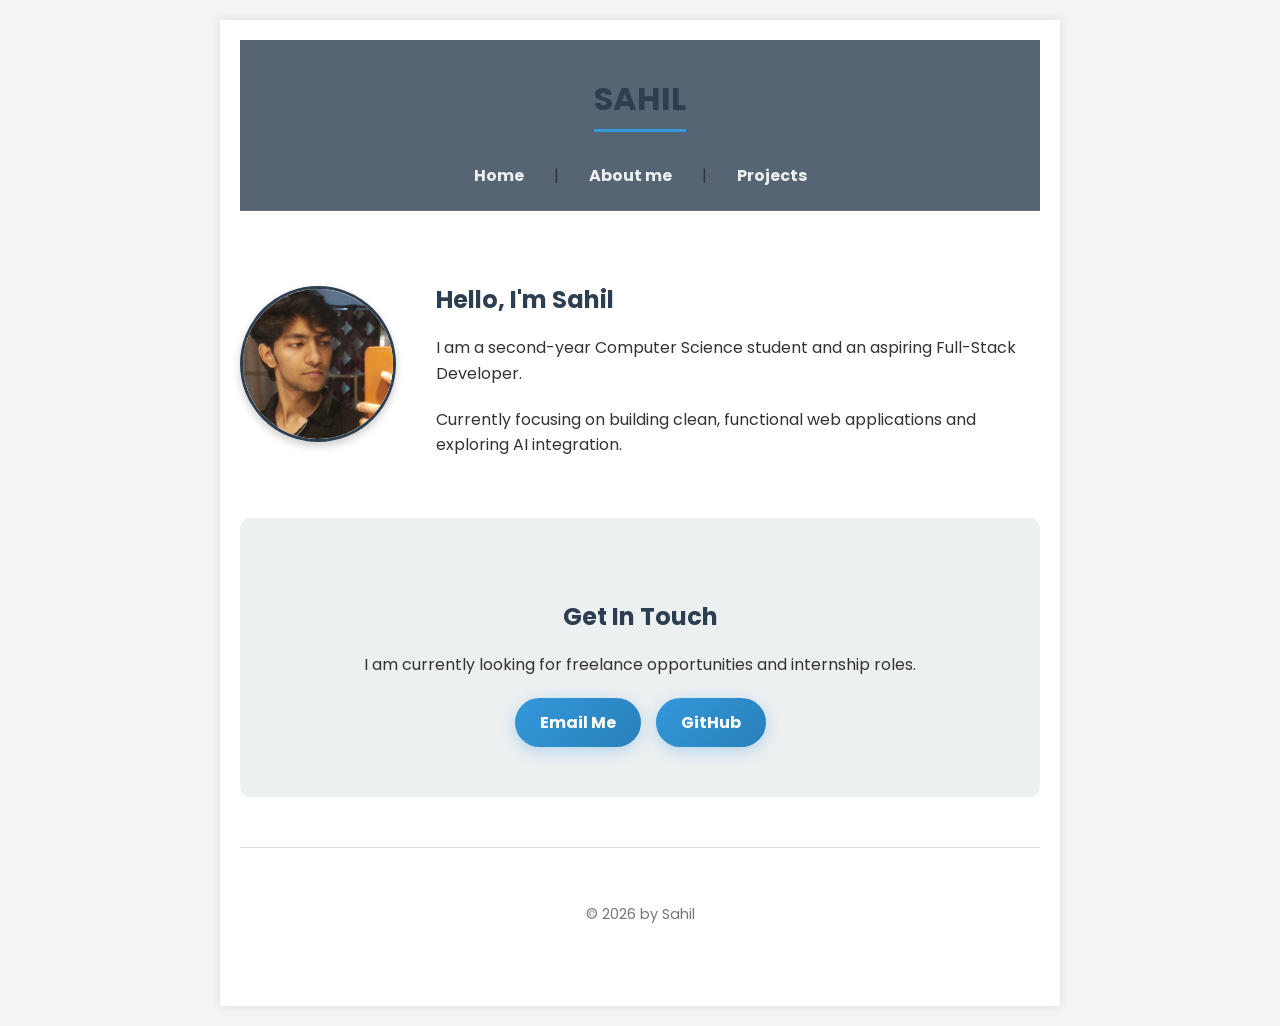
==== index.html @ 00c923a5 "my portfolio" ====
<!DOCTYPE html>
<html lang="en">
  <head>
    <link href="https://fonts.googleapis.com/css2?family=Poppins:wght@300;400;600&display=swap" rel="stylesheet">
    <link rel="stylesheet" href="style.css" />
    <meta charset="UTF-8" />
    <meta name="viewport" content="width=device-width, initial-scale=1.0" />
    <title>Sahil | Developer Portfolio</title>
  </head>
  <body>
    <div class="container">
      <header>
        <h1>
            Sahil
        </h1>
        <nav>
          <a href="index.html">Home</a> | <a href="about.html">About me </a> |
          <a href="projects.html">Projects</a>
        </nav>
      </header>

      <main>
        <section class="hero">
          <img
            src="images/profile.webp"
            alt="image of sahil"
            width="200"
            class="profile-pic"
          />
          <div class="hero-text">
            <h2>Hello, I'm Sahil</h2>
            <p>
              I am a second-year Computer Science student and an aspiring
              Full-Stack Developer.
            </p>
            <p>
              Currently focusing on building clean, functional web applications
              and exploring AI integration.
            </p>
          </div>
        </section>
      </main>
      <section id="contact">
        <h2>Get In Touch</h2>
        <p>
          I am currently looking for freelance opportunities and internship
          roles.
        </p>
        <div class="contact-links">
          <a href="https://sahilhashmi910@gmail.com" class="btn">Email Me</a>
          <a
            href="https://github.com/majesticSahil"
            target="_blank"
            class="btn secondary"
            >GitHub</a
          >
        </div>
      </section>

      <footer>
        <p>© 2026 by Sahil</p>
      </footer>
    </div>
    <script src="/script.js"></script>
  </body>
</html>
---- style.css ----
/* 1. Set the background and font for the whole page */
body {
    background-color: #f4f4f4; /* A light grey background */
    font-family: Arial, sans-serif; /* A cleaner font */
    color: #333; /* Dark grey text (easier on eyes than pure black) */
    line-height: 1.6; /* Adds space between lines of text */
    margin: 0;
    padding: 20px;
    display:block;
    margin:0 auto;
}

/* 2. Style the header and nav */
header {
    background-color: rgba(44, 62, 80, 0.8); /* The '0.8' makes it 80% opaque */
    backdrop-filter: blur(10px);           /* This blurs the content behind it */
    position: sticky;                      /* This keeps the menu at the top as you scroll */
    top: 0;
    z-index: 1000;                         /* Makes sure it stays on top of everything else */
    padding: 10px 0;
    border-bottom: 1px solid rgba(255, 255, 255, 0.1);
}
header {
    display: flex;
    flex-direction: column; /* Stacks the name on top of the links */
    align-items: center;    /* Centers them horizontally */
    justify-content: center;/* Centers them vertically */
    min-height: 150px;      /* Gives the header a substantial size */
}

nav a {
    color: #ecf0f1; /* Off-white */
    text-decoration: none; /* Removes the underline */
    margin: 0 10px;
    font-weight: bold;
    
}

nav a:hover {
    color: #3498db; /* Changes color when you hover over links */
}
img {
    display: block;
    margin: 20px auto;      /* 20px top/bottom, auto left/right */
    border-radius: 50%;     /* Makes your photo a perfect circle */
    border: 5px solid #2c3e50; /* Adds a thick border matching your header */
    box-shadow: 0 4px 8px rgba(0,0,0,0.2); /* Adds a soft shadow for depth */
}
.container {
    max-width: 800px;    /* Prevents the site from getting too wide on big screens */
    margin: 0 auto;      /* Centers the entire container box */
    padding: 20px;       /* Adds "inner space" so text doesn't touch the edges */
    background-color: white; /* Makes your content pop against the grey background */
    box-shadow: 0 0 10px rgba(0,0,0,0.1); /* Adds a subtle shadow around the site */
}
/* Only affects the profile picture */
/* Only affects the profile picture */
.profile-pic {
    border-radius: 50%;
    width: 150px;
    border: 3px solid #2c3e50;
}

/* Only affects the project screenshots */
.project-img {
    border-radius: 8px; /* Slightly rounded corners */
    width: 100%;        /* Makes it fit the width of its container */
    max-width: 400px;
}
/* Add space below every heading */
h2, h3 {
    margin-top: 30px;    /* Space above the heading to separate sections */
    margin-bottom: 15px; /* Space between heading and the paragraph below it */
    color: #2c3e50;
}

/* Add space between paragraphs */
p {
    margin-bottom: 20px; /* Pushes the next paragraph down */
}

/* Style your lists in the 'About' page */
ul {
    margin-bottom: 25px;
    padding-left: 20px; /* Gives the bullets space from the left edge */
}

li {
    margin-bottom: 10px; /* Space between each bullet point */
}
footer {
    text-align: center;
    padding: 40px 0;      /* 40px space inside the footer (top/bottom) */
    margin-top: 50px;     /* 50px space outside, pushing it away from content */
    border-top: 1px solid #ddd; /* A subtle line to separate it */
    color: #777;
    font-size: 0.9rem;
}
nav {
    display: flex;             /* 1. Turns on Flexbox */
    justify-content: center;   /* 2. Centers the links horizontally */
    gap: 20px;                 /* 3. Adds exactly 20px of space between links */
    padding: 10px 0;
}
.hero {
    display: flex;           /* Side-by-side! */
    align-items: center;     /* Perfectly aligns photo and text vertically */
    gap: 40px;               /* Space between photo and text */
    margin: 40px 0;
}

/* On small screens (phones), we want them to stack again */
@media (max-width: 600px) {
    .hero {
        flex-direction: column; /* Stacks them vertically on mobile */
        text-align: center;
    }
}
/* The Parent Grid */
.project-grid {
    display: flex;
    flex-wrap: wrap;        /* This allows cards to jump to the next line */
    gap: 20px;              /* Space between cards */
    justify-content: center;
    margin-top: 30px;
}

/* The Individual Card */
.project-card {
    background-color: #fff;
    border: 1px solid #ddd;
    border-radius: 8px;
    padding: 15px;
    width: 300px;           /* Fixed width for each card */
    text-align: center;
    box-shadow: 0 4px 6px rgba(0,0,0,0.05);
    transition: transform 0.3s ease; /* Smooth "pop" effect */
}

/* Hover effect to make it interactive */
.project-card:hover {
    transform: translateY(-5px); /* Moves the card up slightly when hovered */
    box-shadow: 0 8px 15px rgba(0,0,0,0.1);
}

.project-card h3 {
    margin: 15px 0 10px;
}
.btn {
    display: inline-block;
    background: linear-gradient(135deg, #3498db, #2980b9); /* Two shades of blue */
    color: white;
    padding: 12px 25px;
    text-decoration: none;
    border-radius: 50px; /* Fully rounded 'pill' shape */
    font-weight: bold;
    transition: all 0.3s ease;
    border: none;
    box-shadow: 0 4px 15px rgba(52, 152, 219, 0.3);
}

.btn:hover {
    transform: scale(1.05); /* Makes the button slightly larger when hovered */
    box-shadow: 0 6px 20px rgba(52, 152, 219, 0.5);
}
#contact {
    text-align: center;
    padding: 50px 20px;
    background-color: #ecf0f1; /* Light grey to distinguish the section */
    border-radius: 10px;
    margin-top: 40px;
}

.contact-links {
    display: flex;
    justify-content: center;
    gap: 15px;
    margin-top: 20px;
}

/* A second button style for variety */
.btn.secondary {
    background-color: #34495e;
}

.btn.secondary:hover {
    background-color: #2c3e50;
}
html {
    scroll-behavior: smooth;
}
::selection {
    background-color: #3498db; /* Matches your button color */
    color: white;
}
body {
    font-family: 'Poppins', sans-serif;
}
header h1 {
    color: #2c3e50;
    text-transform: uppercase; /* Makes "sahil" look more like a logo */
    border-bottom: 3px solid #3498db; /* Adds a stylish blue line under your name */
    display: inline-block; /* Makes the border only as wide as the name */
    padding-bottom: 5px;
}
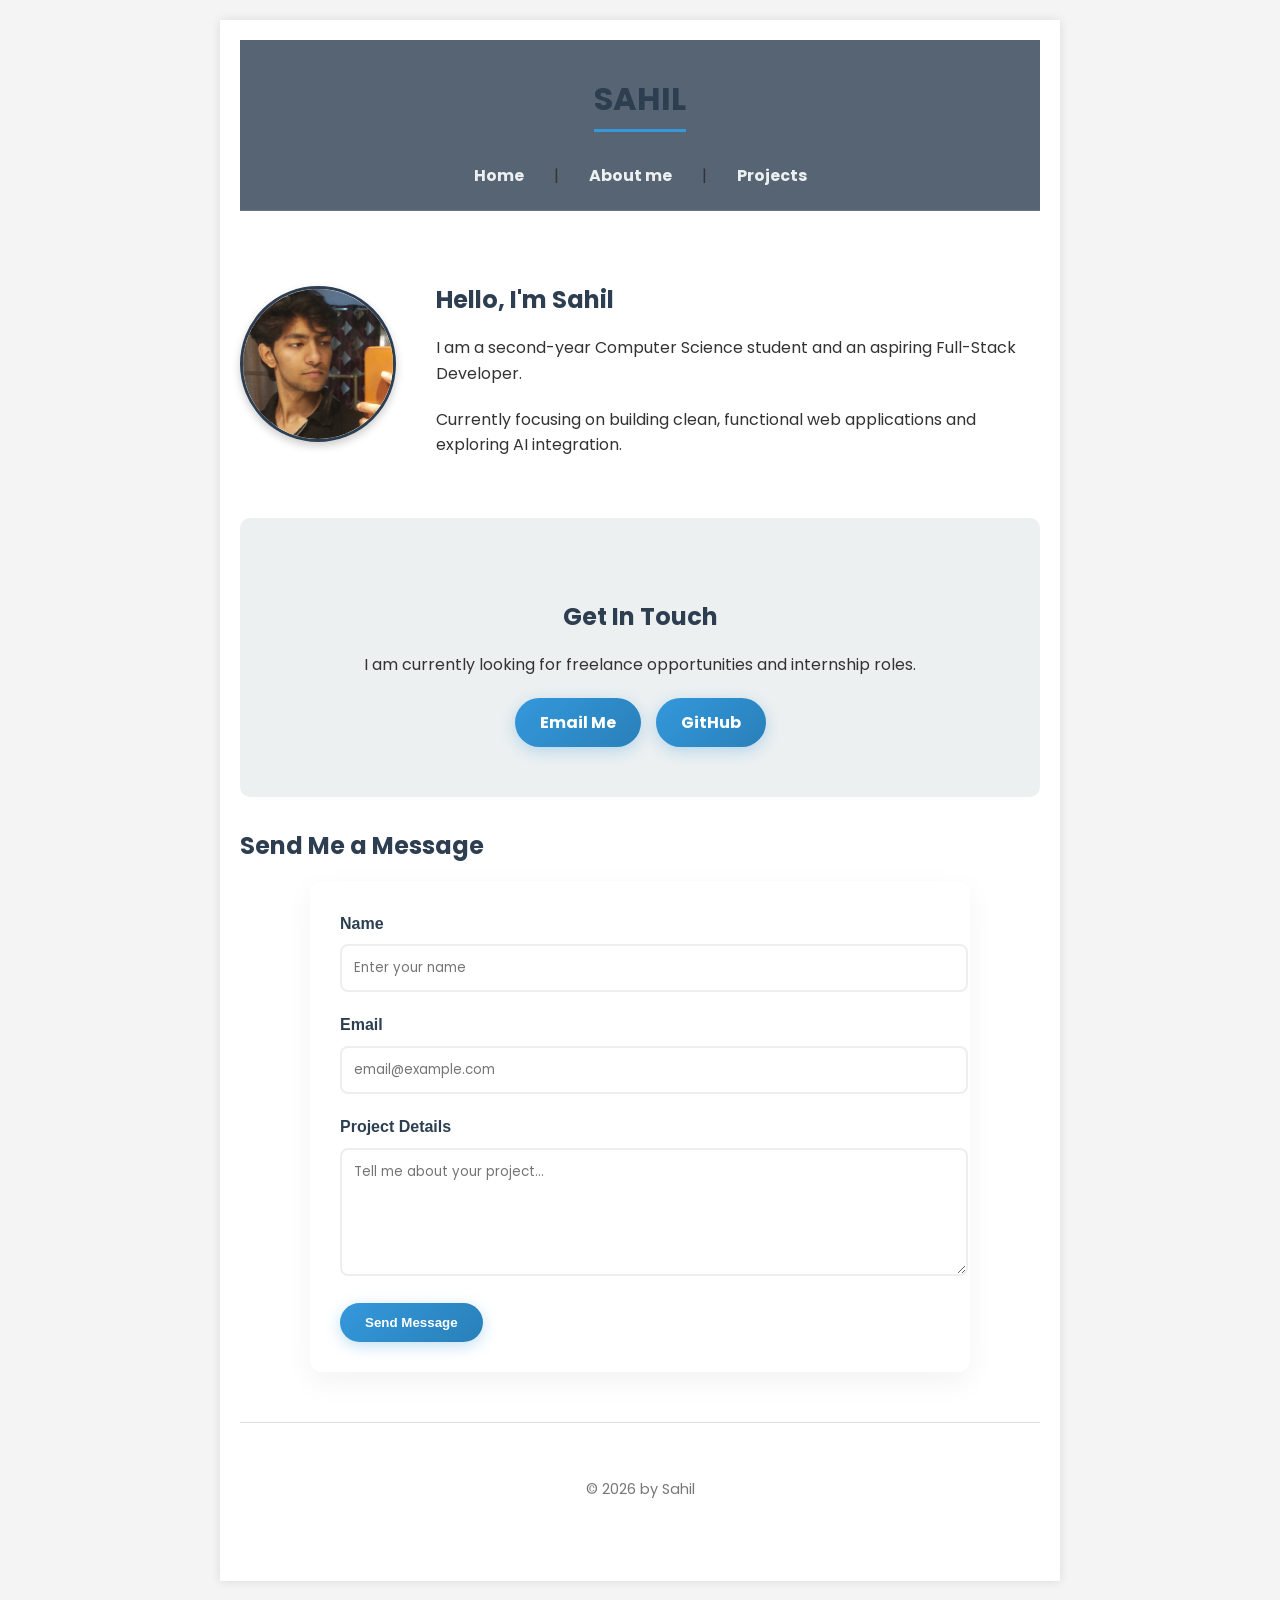
==== commit 31a400b7: "changes made" ====
--- a/index.html
+++ b/index.html
@@ -56,6 +56,27 @@
           >
         </div>
       </section>
+      <section id="contact-form-section">
+        <h2>Send Me a Message</h2>
+        <form action="https://formspree.io/f/mreawjbz" method="POST" id="contact-form">
+          <div class="form-group">
+            <label for="name">Name</label>
+            <input type="text" id="name" name="name" placeholder="Enter your name" required>
+          </div>
+
+          <div class="form-group">
+            <label for="email">Email</label>
+            <input type="email" id="email" name="email" placeholder="email@example.com" required>
+          </div>
+
+          <div class="form-group">
+            <label for="message">Project Details</label>
+            <textarea id="message" name="message" rows="5" placeholder="Tell me about your project..." required></textarea>
+          </div>
+
+          <button type="submit" class="btn">Send Message</button>
+        </form>
+      </section>
 
       <footer>
         <p>© 2026 by Sahil</p>
--- a/style.css
+++ b/style.css
@@ -202,4 +202,41 @@
     border-bottom: 3px solid #3498db; /* Adds a stylish blue line under your name */
     display: inline-block; /* Makes the border only as wide as the name */
     padding-bottom: 5px;
+}
+#contact-form {
+    max-width: 600px;
+    margin: 0 auto;
+    background: #fff;
+    padding: 30px;
+    border-radius: 12px;
+    box-shadow: 0 10px 30px rgba(0,0,0,0.05);
+}
+
+.form-group {
+    margin-bottom: 20px;
+    text-align: left;
+}
+
+.form-group label {
+    display: block;
+    font-weight: 600;
+    margin-bottom: 8px;
+    color: #2c3e50;
+}
+
+.form-group input, 
+.form-group textarea {
+    width: 100%;
+    padding: 12px;
+    border: 2px solid #eee;
+    border-radius: 8px;
+    font-family: inherit;
+    transition: border-color 0.3s ease;
+}
+
+/* The 'Focus' state: what happens when you click inside */
+.form-group input:focus, 
+.form-group textarea:focus {
+    outline: none;
+    border-color: #3498db;
 }
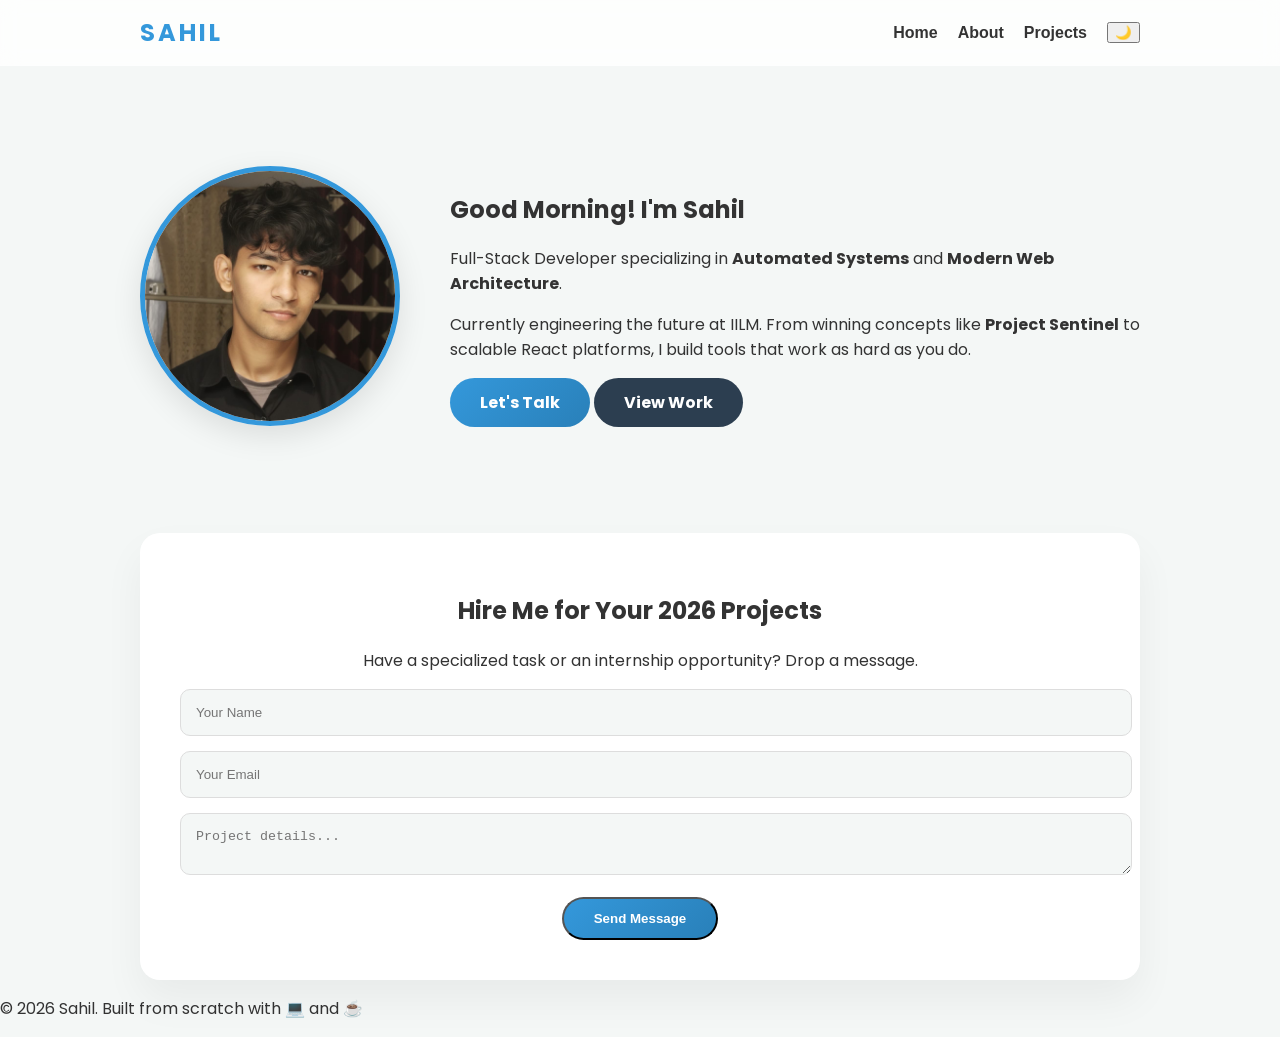
==== commit cc96d87b: "initial clean commit" ====
--- a/index.html
+++ b/index.html
@@ -1,87 +1,62 @@
 <!DOCTYPE html>
 <html lang="en">
-  <head>
+<head>
+    <meta charset="UTF-8">
+    <meta name="viewport" content="width=device-width, initial-scale=1.0">
+    <title>Sahil | Full-Stack Developer 2026</title>
     <link href="https://fonts.googleapis.com/css2?family=Poppins:wght@300;400;600&display=swap" rel="stylesheet">
-    <link rel="stylesheet" href="style.css" />
-    <meta charset="UTF-8" />
-    <meta name="viewport" content="width=device-width, initial-scale=1.0" />
-    <title>Sahil | Developer Portfolio</title>
-  </head>
-  <body>
+    <link href="https://unpkg.com/aos@2.3.1/dist/aos.css" rel="stylesheet">
+    <link rel="stylesheet" href="style.css">
+</head>
+<body>
+
+    <header>
+        <div class="header-content">
+            <h1>SAHIL</h1>
+            <nav>
+                <a href="#home">Home</a>
+                <a href="about.html">About</a>
+                <a href="projects.html">Projects</a>
+                <button id="theme-toggle" aria-label="Toggle Dark Mode">🌙</button>
+            </nav>
+        </div>
+    </header>
+
     <div class="container">
-      <header>
-        <h1>
-            Sahil
-        </h1>
-        <nav>
-          <a href="index.html">Home</a> | <a href="about.html">About me </a> |
-          <a href="projects.html">Projects</a>
-        </nav>
-      </header>
+        <section id="home" class="hero" data-aos="fade-up">
+            <div class="hero-img-container">
+                <img src="images/sahil image.jpeg" alt="Sahil Profile" class="profile-pic">
+            </div>
+            <div class="hero-text">
+                <h2 id="greeting">Hello! I'm Sahil</h2>
+                <p class="tagline">Full-Stack Developer specializing in <strong>Automated Systems</strong> and <strong>Modern Web Architecture</strong>.</p>
+                <p>Currently engineering the future at IILM. From winning concepts like <strong>Project Sentinel</strong> to scalable React platforms, I build tools that work as hard as you do.</p>
+                <div class="cta-buttons">
+                    <a href="#contact" class="btn">Let's Talk</a>
+                    <a href="projects.html" class="btn secondary">View Work</a>
+                </div>
+            </div>
+        </section>
 
-      <main>
-        <section class="hero">
-          <img
-            src="images/profile.webp"
-            alt="image of sahil"
-            width="200"
-            class="profile-pic"
-          />
-          <div class="hero-text">
-            <h2>Hello, I'm Sahil</h2>
-            <p>
-              I am a second-year Computer Science student and an aspiring
-              Full-Stack Developer.
-            </p>
-            <p>
-              Currently focusing on building clean, functional web applications
-              and exploring AI integration.
-            </p>
-          </div>
+        <section id="contact" data-aos="zoom-in">
+            <div class="contact-card">
+                <h2>Hire Me for Your 2026 Projects</h2>
+                <p>Have a specialized task or an internship opportunity? Drop a message.</p>
+                <form action="https://formspree.io/f/mreawjbz" method="POST" id="contact-form">
+                    <input type="text" name="name" placeholder="Your Name" required>
+                    <input type="email" name="email" placeholder="Your Email" required>
+                    <textarea name="message" placeholder="Project details..." required></textarea>
+                    <button type="submit" class="btn">Send Message</button>
+                </form>
+            </div>
         </section>
-      </main>
-      <section id="contact">
-        <h2>Get In Touch</h2>
-        <p>
-          I am currently looking for freelance opportunities and internship
-          roles.
-        </p>
-        <div class="contact-links">
-          <a href="https://sahilhashmi910@gmail.com" class="btn">Email Me</a>
-          <a
-            href="https://github.com/majesticSahil"
-            target="_blank"
-            class="btn secondary"
-            >GitHub</a
-          >
-        </div>
-      </section>
-      <section id="contact-form-section">
-        <h2>Send Me a Message</h2>
-        <form action="https://formspree.io/f/mreawjbz" method="POST" id="contact-form">
-          <div class="form-group">
-            <label for="name">Name</label>
-            <input type="text" id="name" name="name" placeholder="Enter your name" required>
-          </div>
+    </div>
 
-          <div class="form-group">
-            <label for="email">Email</label>
-            <input type="email" id="email" name="email" placeholder="email@example.com" required>
-          </div>
+    <footer>
+        <p>© 2026 Sahil. Built from scratch with 💻 and ☕</p>
+    </footer>
 
-          <div class="form-group">
-            <label for="message">Project Details</label>
-            <textarea id="message" name="message" rows="5" placeholder="Tell me about your project..." required></textarea>
-          </div>
-
-          <button type="submit" class="btn">Send Message</button>
-        </form>
-      </section>
-
-      <footer>
-        <p>© 2026 by Sahil</p>
-      </footer>
-    </div>
-    <script src="/script.js"></script>
-  </body>
-</html>
+    <script src="https://unpkg.com/aos@2.3.1/dist/aos.js"></script>
+    <script src="script.js"></script>
+</body>
+</html>
--- a/style.css
+++ b/style.css
@@ -1,242 +1,155 @@
-/* 1. Set the background and font for the whole page */
-body {
-    background-color: #f4f4f4; /* A light grey background */
-    font-family: Arial, sans-serif; /* A cleaner font */
-    color: #333; /* Dark grey text (easier on eyes than pure black) */
-    line-height: 1.6; /* Adds space between lines of text */
-    margin: 0;
-    padding: 20px;
-    display:block;
-    margin:0 auto;
+    :root {
+    --primary-color: #3498db;
+    --secondary-color: #2c3e50;
+    --bg-color: #f4f7f6;
+    --text-color: #333;
+    --card-bg: #ffffff;
+    --glass-bg: rgba(255, 255, 255, 0.8);
 }
 
-/* 2. Style the header and nav */
-header {
-    background-color: rgba(44, 62, 80, 0.8); /* The '0.8' makes it 80% opaque */
-    backdrop-filter: blur(10px);           /* This blurs the content behind it */
-    position: sticky;                      /* This keeps the menu at the top as you scroll */
-    top: 0;
-    z-index: 1000;                         /* Makes sure it stays on top of everything else */
-    padding: 10px 0;
-    border-bottom: 1px solid rgba(255, 255, 255, 0.1);
-}
-header {
-    display: flex;
-    flex-direction: column; /* Stacks the name on top of the links */
-    align-items: center;    /* Centers them horizontally */
-    justify-content: center;/* Centers them vertically */
-    min-height: 150px;      /* Gives the header a substantial size */
+/* Dark Mode Variables */
+.dark-mode {
+    --bg-color: #121212;
+    --text-color: #e0e0e0;
+    --card-bg: #1e1e1e;
+    --glass-bg: rgba(0, 0, 0, 0.7);
 }
 
-nav a {
-    color: #ecf0f1; /* Off-white */
-    text-decoration: none; /* Removes the underline */
-    margin: 0 10px;
-    font-weight: bold;
-    
+html { scroll-behavior: smooth; }
+
+body {
+    font-family: 'Poppins', sans-serif;
+    background-color: var(--bg-color);
+    color: var(--text-color);
+    margin: 0;
+    transition: background 0.3s ease;
 }
 
-nav a:hover {
-    color: #3498db; /* Changes color when you hover over links */
-}
-img {
-    display: block;
-    margin: 20px auto;      /* 20px top/bottom, auto left/right */
-    border-radius: 50%;     /* Makes your photo a perfect circle */
-    border: 5px solid #2c3e50; /* Adds a thick border matching your header */
-    box-shadow: 0 4px 8px rgba(0,0,0,0.2); /* Adds a soft shadow for depth */
-}
-.container {
-    max-width: 800px;    /* Prevents the site from getting too wide on big screens */
-    margin: 0 auto;      /* Centers the entire container box */
-    padding: 20px;       /* Adds "inner space" so text doesn't touch the edges */
-    background-color: white; /* Makes your content pop against the grey background */
-    box-shadow: 0 0 10px rgba(0,0,0,0.1); /* Adds a subtle shadow around the site */
-}
-/* Only affects the profile picture */
-/* Only affects the profile picture */
-.profile-pic {
-    border-radius: 50%;
-    width: 150px;
-    border: 3px solid #2c3e50;
+.container { max-width: 1000px; margin: 0 auto; padding: 0 20px; }
+
+/* Glassmorphism Header */
+header {
+    background: var(--glass-bg);
+    backdrop-filter: blur(10px);
+    position: sticky;
+    top: 0;
+    z-index: 1000;
+    padding: 15px 0;
+    border-bottom: 1px solid rgba(255,255,255,0.1);
 }
 
-/* Only affects the project screenshots */
-.project-img {
-    border-radius: 8px; /* Slightly rounded corners */
-    width: 100%;        /* Makes it fit the width of its container */
-    max-width: 400px;
-}
-/* Add space below every heading */
-h2, h3 {
-    margin-top: 30px;    /* Space above the heading to separate sections */
-    margin-bottom: 15px; /* Space between heading and the paragraph below it */
-    color: #2c3e50;
+.header-content {
+    display: flex;
+    justify-content: space-between;
+    align-items: center;
+    max-width: 1000px;
+    margin: 0 auto;
+    padding: 0 20px;
 }
 
-/* Add space between paragraphs */
-p {
-    margin-bottom: 20px; /* Pushes the next paragraph down */
+header h1 { 
+    font-size: 1.5rem; 
+    letter-spacing: 3px; 
+    margin: 0; 
+    color: var(--primary-color);
 }
 
-/* Style your lists in the 'About' page */
-ul {
-    margin-bottom: 25px;
-    padding-left: 20px; /* Gives the bullets space from the left edge */
+nav { display: flex; align-items: center; gap: 20px; }
+nav a { text-decoration: none; color: var(--text-color); font-weight: 600; }
+
+/* Hero Section with Flexbox */
+.hero {
+    display: flex;
+    align-items: center;
+    gap: 50px;
+    padding: 100px 0;
 }
 
-li {
-    margin-bottom: 10px; /* Space between each bullet point */
-}
-footer {
-    text-align: center;
-    padding: 40px 0;      /* 40px space inside the footer (top/bottom) */
-    margin-top: 50px;     /* 50px space outside, pushing it away from content */
-    border-top: 1px solid #ddd; /* A subtle line to separate it */
-    color: #777;
-    font-size: 0.9rem;
-}
-nav {
-    display: flex;             /* 1. Turns on Flexbox */
-    justify-content: center;   /* 2. Centers the links horizontally */
-    gap: 20px;                 /* 3. Adds exactly 20px of space between links */
-    padding: 10px 0;
-}
-.hero {
-    display: flex;           /* Side-by-side! */
-    align-items: center;     /* Perfectly aligns photo and text vertically */
-    gap: 40px;               /* Space between photo and text */
-    margin: 40px 0;
+.profile-pic {
+    width: 250px;
+    border-radius: 50%;
+    border: 5px solid var(--primary-color);
+    box-shadow: 0 10px 30px rgba(0,0,0,0.1);
 }
 
-/* On small screens (phones), we want them to stack again */
-@media (max-width: 600px) {
-    .hero {
-        flex-direction: column; /* Stacks them vertically on mobile */
-        text-align: center;
-    }
-}
-/* The Parent Grid */
-.project-grid {
-    display: flex;
-    flex-wrap: wrap;        /* This allows cards to jump to the next line */
-    gap: 20px;              /* Space between cards */
-    justify-content: center;
-    margin-top: 30px;
+/* Buttons with Gradients */
+.btn {
+    background: linear-gradient(135deg, var(--primary-color), #2980b9);
+    color: white;
+    padding: 12px 30px;
+    border-radius: 50px;
+    text-decoration: none;
+    font-weight: bold;
+    display: inline-block;
+    transition: transform 0.3s ease;
 }
 
-/* The Individual Card */
-.project-card {
-    background-color: #fff;
-    border: 1px solid #ddd;
-    border-radius: 8px;
-    padding: 15px;
-    width: 300px;           /* Fixed width for each card */
+.btn.secondary { background: var(--secondary-color); }
+.btn:hover { transform: translateY(-3px); box-shadow: 0 5px 15px rgba(52, 152, 219, 0.4); }
+
+/* Form Styling */
+.contact-card {
+    background: var(--card-bg);
+    padding: 40px;
+    border-radius: 20px;
     text-align: center;
-    box-shadow: 0 4px 6px rgba(0,0,0,0.05);
-    transition: transform 0.3s ease; /* Smooth "pop" effect */
+    box-shadow: 0 20px 40px rgba(0,0,0,0.05);
 }
 
-/* Hover effect to make it interactive */
-.project-card:hover {
-    transform: translateY(-5px); /* Moves the card up slightly when hovered */
-    box-shadow: 0 8px 15px rgba(0,0,0,0.1);
+input, textarea {
+    width: 100%;
+    padding: 15px;
+    margin-bottom: 15px;
+    border: 1px solid #ddd;
+    border-radius: 10px;
+    background: var(--bg-color);
+    color: var(--text-color);
 }
 
-.project-card h3 {
-    margin: 15px 0 10px;
+/* Mobile Responsiveness */
+@media (max-width: 768px) {
+    .hero { flex-direction: column; text-align: center; }
 }
-.btn {
-    display: inline-block;
-    background: linear-gradient(135deg, #3498db, #2980b9); /* Two shades of blue */
-    color: white;
-    padding: 12px 25px;
-    text-decoration: none;
-    border-radius: 50px; /* Fully rounded 'pill' shape */
-    font-weight: bold;
-    transition: all 0.3s ease;
-    border: none;
-    box-shadow: 0 4px 15px rgba(52, 152, 219, 0.3);
-}
-
-.btn:hover {
-    transform: scale(1.05); /* Makes the button slightly larger when hovered */
-    box-shadow: 0 6px 20px rgba(52, 152, 219, 0.5);
-}
-#contact {
-    text-align: center;
-    padding: 50px 20px;
-    background-color: #ecf0f1; /* Light grey to distinguish the section */
-    border-radius: 10px;
-    margin-top: 40px;
-}
-
-.contact-links {
+/* Skill Tags */
+.skills-grid {
     display: flex;
-    justify-content: center;
-    gap: 15px;
+    flex-wrap: wrap;
+    gap: 10px;
     margin-top: 20px;
 }
 
-/* A second button style for variety */
-.btn.secondary {
-    background-color: #34495e;
+.skill-tag {
+    background: var(--primary-color);
+    color: white;
+    padding: 5px 15px;
+    border-radius: 20px;
+    font-size: 0.8rem;
+    font-weight: 600;
 }
 
-.btn.secondary:hover {
-    background-color: #2c3e50;
-}
-html {
-    scroll-behavior: smooth;
-}
-::selection {
-    background-color: #3498db; /* Matches your button color */
-    color: white;
-}
-body {
-    font-family: 'Poppins', sans-serif;
-}
-header h1 {
-    color: #2c3e50;
-    text-transform: uppercase; /* Makes "sahil" look more like a logo */
-    border-bottom: 3px solid #3498db; /* Adds a stylish blue line under your name */
-    display: inline-block; /* Makes the border only as wide as the name */
-    padding-bottom: 5px;
-}
-#contact-form {
-    max-width: 600px;
-    margin: 0 auto;
-    background: #fff;
-    padding: 30px;
-    border-radius: 12px;
-    box-shadow: 0 10px 30px rgba(0,0,0,0.05);
+/* Project Specifics */
+.project-badge {
+    display: inline-block;
+    background: rgba(52, 152, 219, 0.1);
+    color: var(--primary-color);
+    padding: 2px 10px;
+    border-radius: 5px;
+    font-size: 0.7rem;
+    font-weight: bold;
+    margin-bottom: 10px;
 }
 
-.form-group {
-    margin-bottom: 20px;
-    text-align: left;
+.project-tags span {
+    font-size: 0.75rem;
+    color: #888;
+    margin-right: 10px;
+    font-family: monospace;
 }
 
-.form-group label {
-    display: block;
-    font-weight: 600;
-    margin-bottom: 8px;
-    color: #2c3e50;
-}
-
-.form-group input, 
-.form-group textarea {
-    width: 100%;
-    padding: 12px;
-    border: 2px solid #eee;
-    border-radius: 8px;
-    font-family: inherit;
-    transition: border-color 0.3s ease;
-}
-
-/* The 'Focus' state: what happens when you click inside */
-.form-group input:focus, 
-.form-group textarea:focus {
-    outline: none;
-    border-color: #3498db;
+.education-box {
+    background: var(--card-bg);
+    padding: 20px;
+    border-left: 4px solid var(--primary-color);
+    margin: 30px 0;
+    border-radius: 0 10px 10px 0;
 }
